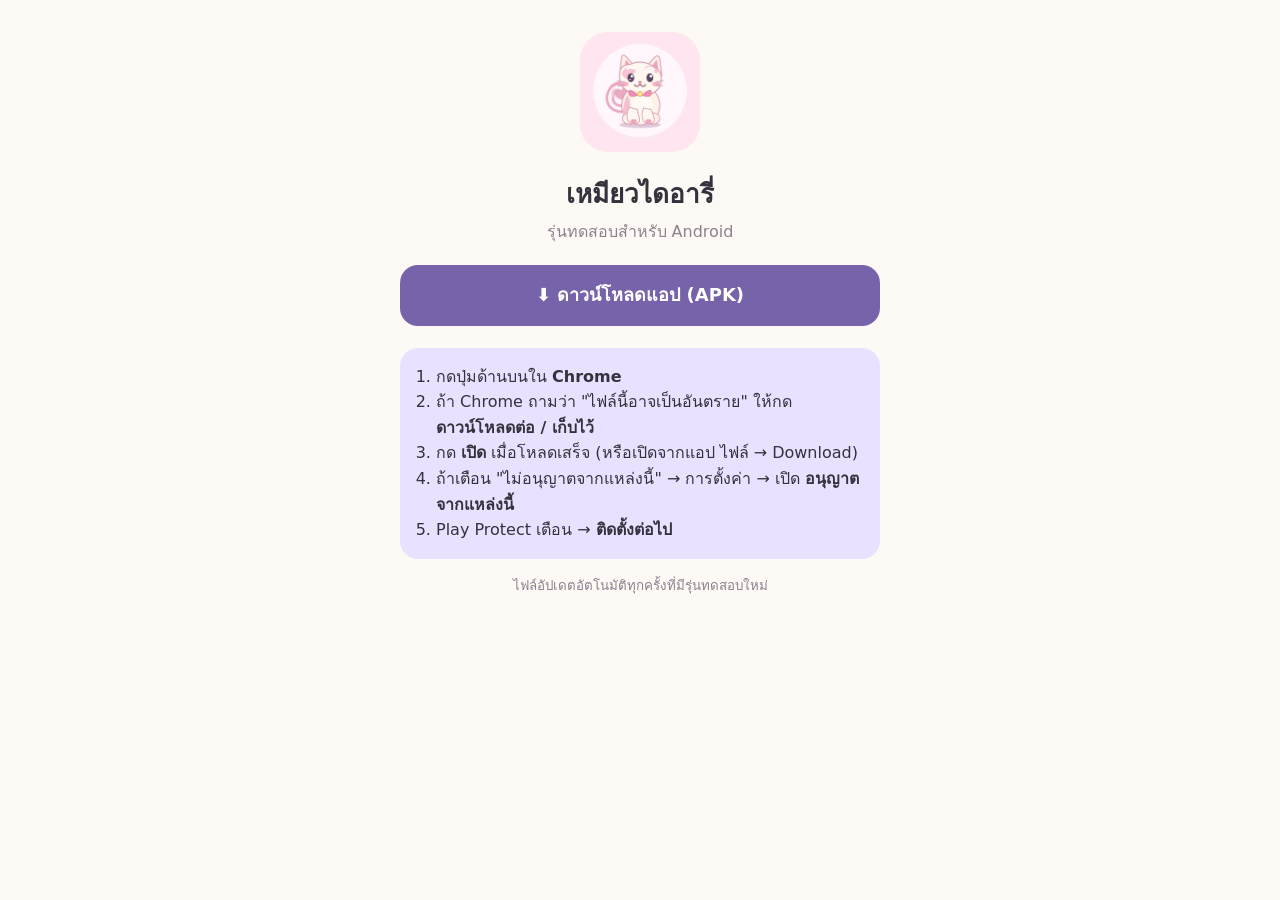
==== download/index.html @ 0177a264 "Add download page that serves the test APK from GitHub Pages Some phones stall downloading from GitH" ====
<!doctype html>
<html lang="th">
<head>
<meta charset="utf-8"><meta name="viewport" content="width=device-width,initial-scale=1">
<title>ดาวน์โหลดเหมียวไดอารี่</title>
<link rel="icon" href="../icons/icon-192.png">
<style>
:root{--bg:#fdf9f4;--ink:#35313d;--muted:#8b8290;--purple:#7663aa;--lav:#e9e1ff}
@media (prefers-color-scheme:dark){:root{--bg:#211e2b;--ink:#f5effb;--muted:#b8adc6;--purple:#b6a1f0;--lav:#3d3451}}
body{margin:0;background:var(--bg);color:var(--ink);font-family:system-ui,-apple-system,"Segoe UI",sans-serif;line-height:1.6}
main{max-width:480px;margin:auto;padding:32px 16px 48px;text-align:center}
img{width:120px;height:120px;border-radius:28px}
h1{font-size:26px;margin:14px 0 4px}p{color:var(--muted);margin:0 0 20px}
.btn{display:block;background:var(--purple);color:#fff;text-decoration:none;font-weight:800;font-size:18px;padding:16px;border-radius:18px}
ol{text-align:left;background:var(--lav);border-radius:18px;padding:16px 16px 16px 36px;margin-top:22px}
small{display:block;margin-top:14px;color:var(--muted)}
</style>
</head>
<body><main>
<img src="../icons/icon-512.png" alt="">
<h1>เหมียวไดอารี่</h1>
<p>รุ่นทดสอบสำหรับ Android</p>
<a class="btn" href="meow-diary-test.apk" download>⬇️ ดาวน์โหลดแอป (APK)</a>
<ol>
<li>กดปุ่มด้านบนใน <b>Chrome</b></li>
<li>ถ้า Chrome ถามว่า "ไฟล์นี้อาจเป็นอันตราย" ให้กด <b>ดาวน์โหลดต่อ / เก็บไว้</b></li>
<li>กด <b>เปิด</b> เมื่อโหลดเสร็จ (หรือเปิดจากแอป ไฟล์ → Download)</li>
<li>ถ้าเตือน "ไม่อนุญาตจากแหล่งนี้" → การตั้งค่า → เปิด <b>อนุญาตจากแหล่งนี้</b></li>
<li>Play Protect เตือน → <b>ติดตั้งต่อไป</b></li>
</ol>
<small>ไฟล์อัปเดตอัตโนมัติทุกครั้งที่มีรุ่นทดสอบใหม่</small>
</main></body></html>
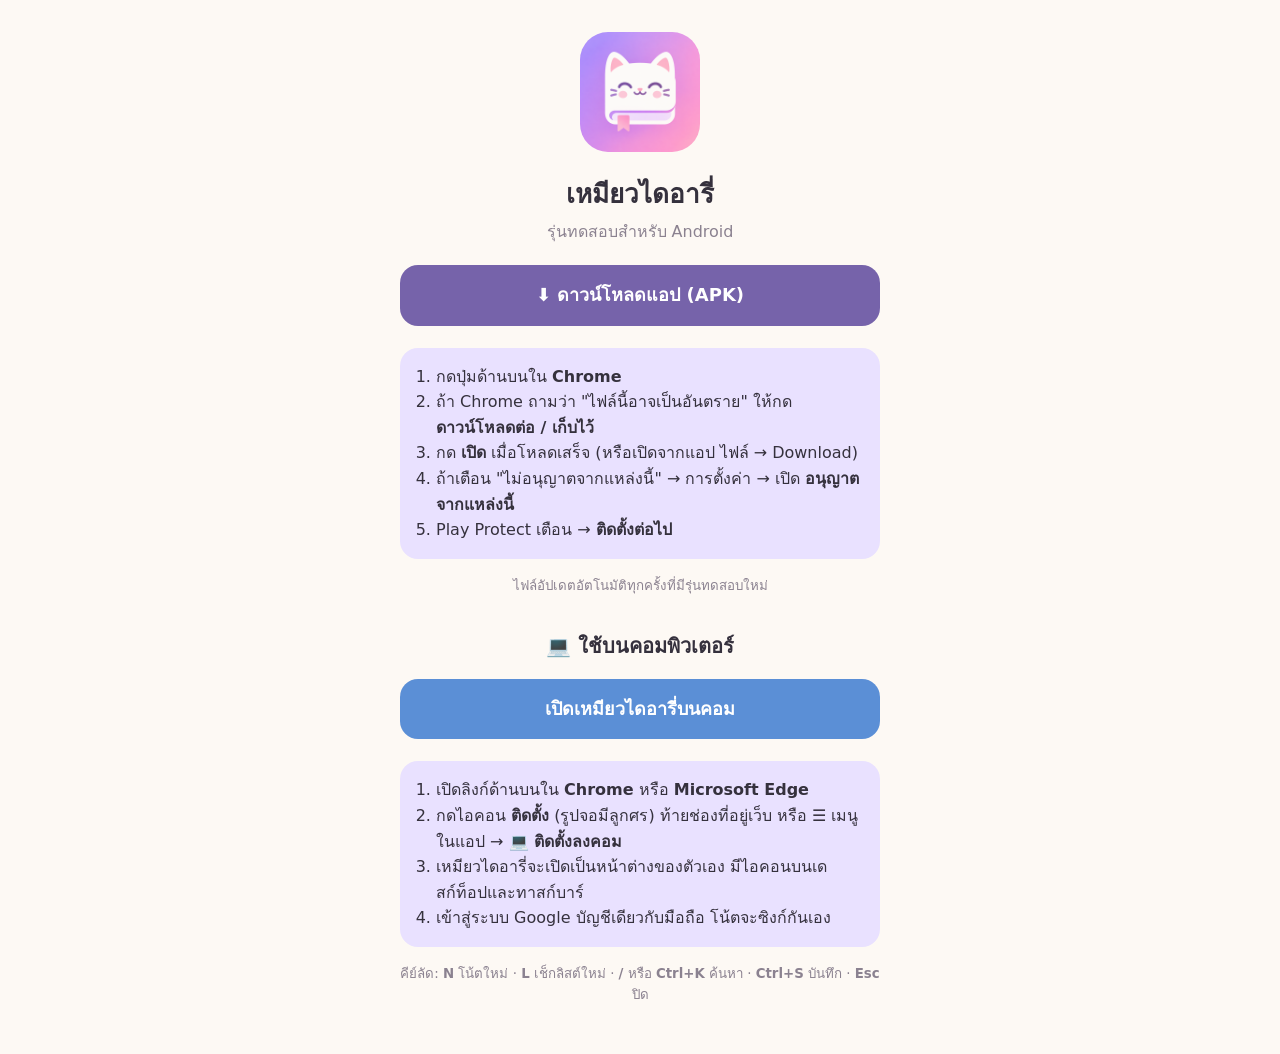
==== commit 6da3830b: "Desktop version: computer layout, install button, keyboard shortcuts - On screens 900px and wider th" ====
--- a/download/index.html
+++ b/download/index.html
@@ -29,4 +29,13 @@
 <li>Play Protect เตือน → <b>ติดตั้งต่อไป</b></li>
 </ol>
 <small>ไฟล์อัปเดตอัตโนมัติทุกครั้งที่มีรุ่นทดสอบใหม่</small>
+<h2 style="margin-top:34px;font-size:20px">💻 ใช้บนคอมพิวเตอร์</h2>
+<a class="btn" href="../" style="background:#5b8fd6">เปิดเหมียวไดอารี่บนคอม</a>
+<ol>
+<li>เปิดลิงก์ด้านบนใน <b>Chrome</b> หรือ <b>Microsoft Edge</b></li>
+<li>กดไอคอน <b>ติดตั้ง</b> (รูปจอมีลูกศร) ท้ายช่องที่อยู่เว็บ หรือ ☰ เมนูในแอป → <b>💻 ติดตั้งลงคอม</b></li>
+<li>เหมียวไดอารี่จะเปิดเป็นหน้าต่างของตัวเอง มีไอคอนบนเดสก์ท็อปและทาสก์บาร์</li>
+<li>เข้าสู่ระบบ Google บัญชีเดียวกับมือถือ โน้ตจะซิงก์กันเอง</li>
+</ol>
+<small>คีย์ลัด: <b>N</b> โน้ตใหม่ · <b>L</b> เช็กลิสต์ใหม่ · <b>/</b> หรือ <b>Ctrl+K</b> ค้นหา · <b>Ctrl+S</b> บันทึก · <b>Esc</b> ปิด</small>
 </main></body></html>
